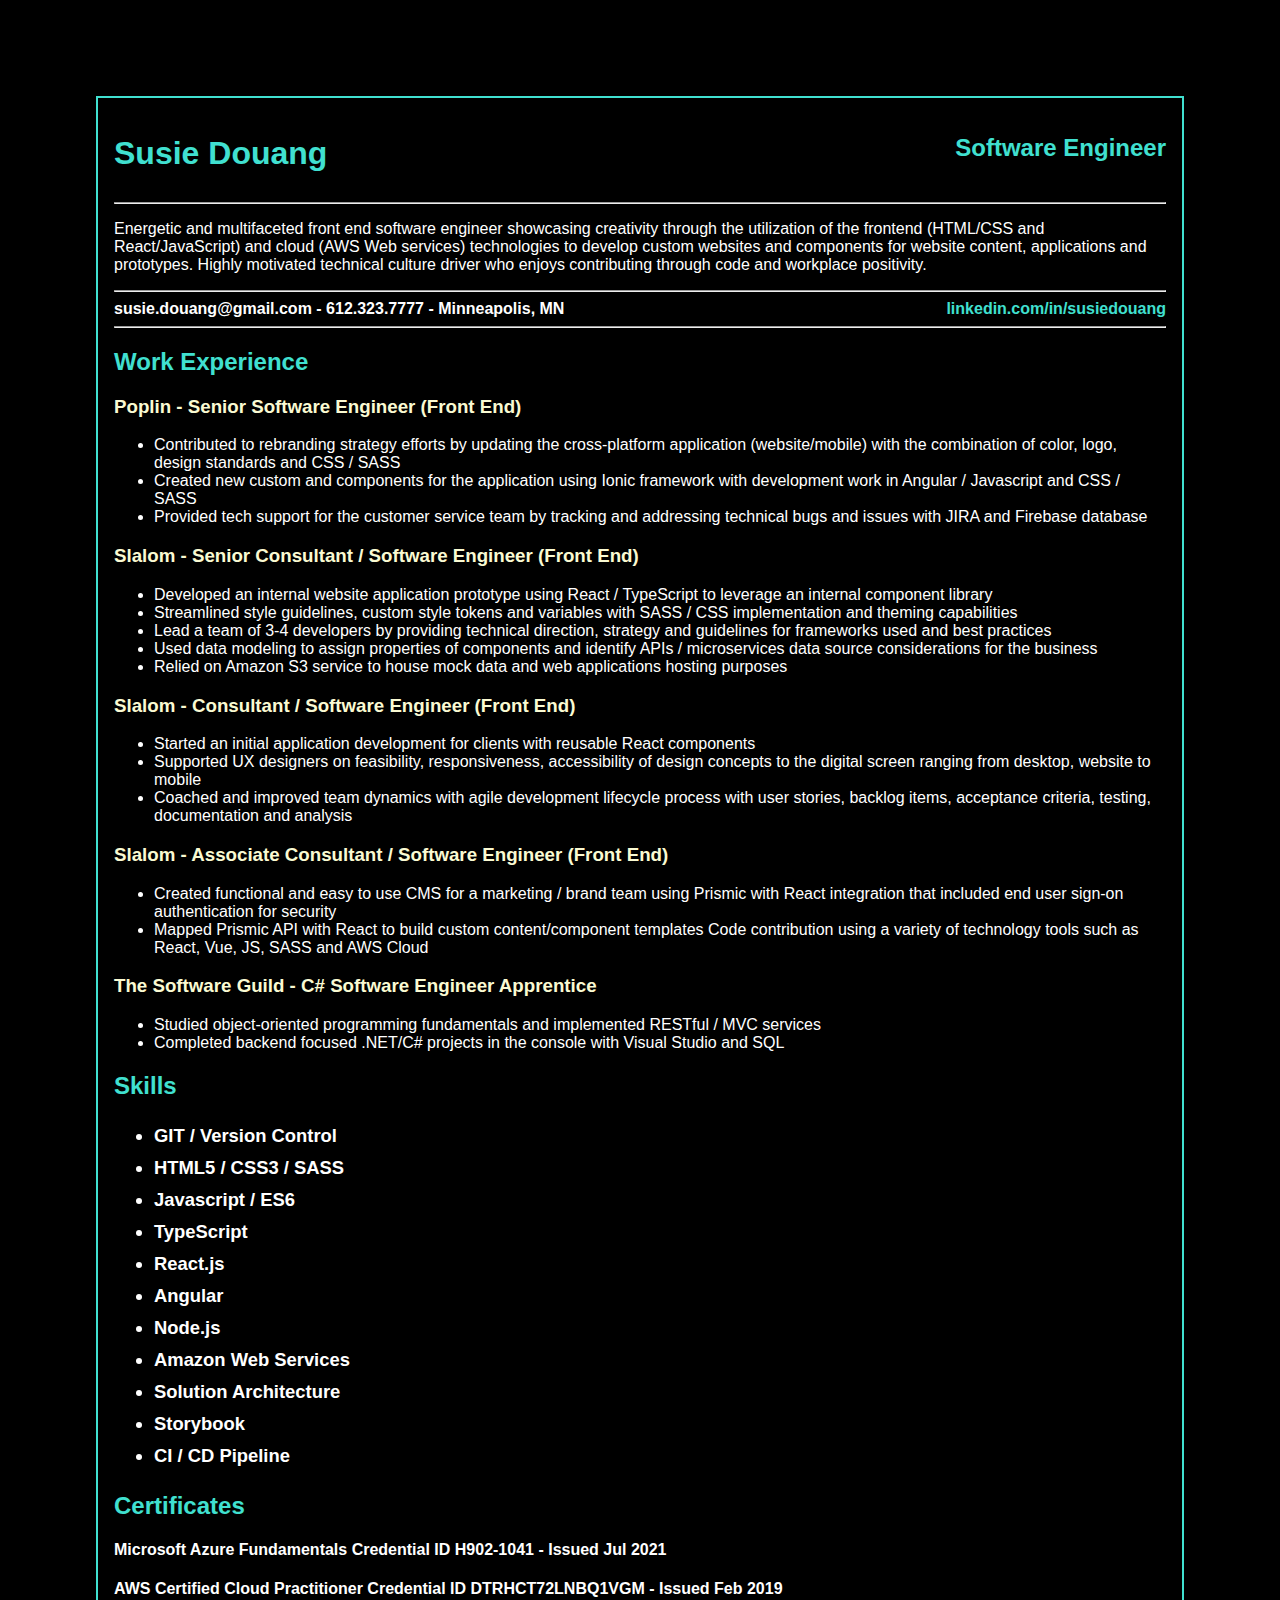
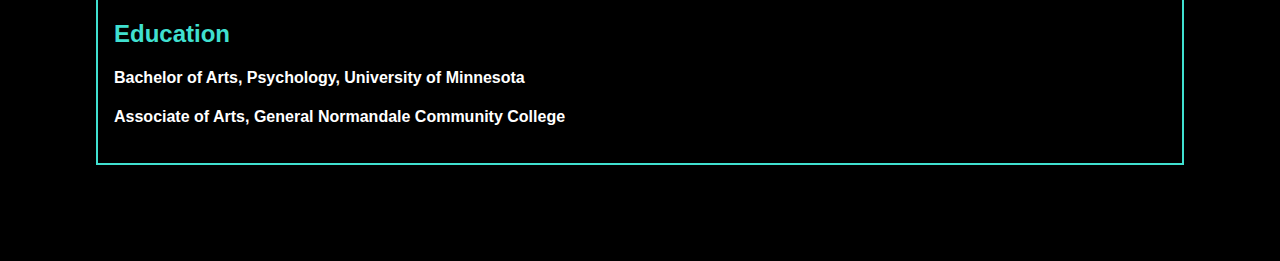
==== index.html @ faaa7c92 "update html file name" ====
<!DOCTYPE html>
<html lang="en">

<head>
    <meta charset="UTF-8">
    <meta name="viewport" content="width=device-width, initial-scale=1.0">
    <meta http-equiv="X-UA-Compatible" content="ie=edge">
    <title>Susie Douang Resume</title>
    <link rel="stylesheet" href="./resume.css">
    <link rel="icon" href="./favicon.ico" type="image/x-icon">
</head>

<body>
    <main>
        <span>
            <h1>Susie Douang</h1>
            <h2>Software Engineer</h2>
        </span>
    <hr>
        <p>Energetic and multifaceted front end software engineer showcasing creativity through the utilization of the frontend (HTML/CSS and React/JavaScript) and cloud (AWS Web services) technologies to develop custom websites and components for website content, applications and prototypes. Highly motivated technical culture driver who enjoys contributing through code and workplace positivity.</p>
    <hr>
        <span>susie.douang@gmail.com - 612.323.7777 - Minneapolis, MN<span><a href="linkedin.com/in/susiedouang">&nbsp;linkedin.com/in/susiedouang</a></span></span>
    <hr>

        <h2>Work Experience</h2>

        <h3>Poplin - Senior Software Engineer (Front End)</h3>
        <ul>
            <li>Contributed to rebranding strategy efforts by updating the cross-platform application (website/mobile) with the combination of color, logo, design standards and CSS / SASS</li>
            <li>Created new custom and components for the application using Ionic framework with development work in Angular / Javascript and CSS / SASS</li>
            <li>Provided tech support for the customer service team by tracking and addressing technical bugs and issues with JIRA and Firebase database</li>
        </ul>

        <h3>Slalom - Senior Consultant / Software Engineer (Front End)</h3>
            <ul>
                <li>Developed an internal website application prototype using React / TypeScript to leverage an internal component library</li>
                <li>Streamlined style guidelines, custom style tokens and variables with SASS / CSS implementation and theming capabilities</li>
                <li>Lead a team of 3-4 developers by providing technical direction, strategy and guidelines for frameworks used and best practices</li>
                <li>Used data modeling to assign properties of components and identify APIs / microservices data source considerations for the business</li>
                <li>Relied on Amazon S3 service to house mock data and web applications hosting purposes</li>
            </ul>
        
        <h3>Slalom - Consultant / Software Engineer (Front End)</h3>
            <ul>
                <li>Started an initial application development for clients with reusable React components</li>
                <li>Supported UX designers on feasibility, responsiveness, accessibility of design concepts to the digital screen ranging from desktop, website to mobile</li>
                <li>Coached and improved team dynamics with agile development lifecycle process with user stories, backlog items, acceptance criteria, testing, documentation and analysis</li>
            </ul>
        
        <h3>Slalom - Associate Consultant / Software Engineer (Front End)</h3>
            <ul>
                <li>Created functional and easy to use CMS for a marketing / brand team using Prismic with React integration that included end user sign-on authentication for security</li>
                <li>Mapped Prismic API with React to build custom content/component templates Code contribution using a variety of technology tools such as React, Vue, JS, SASS and AWS Cloud</li>
            </ul>
        
        <h3>The Software Guild - C# Software Engineer Apprentice</h3>
            <ul>
                <li>Studied object-oriented programming fundamentals and implemented RESTful / MVC services</li>
                <li>Completed backend focused .NET/C# projects in the console with Visual Studio and SQL</li>
            </ul>
        
        <h2>Skills</h2>
        <ul class="skills-section">
            <li>GIT / Version Control</li>
            <li>HTML5 / CSS3 / SASS</li>
            <li>Javascript / ES6</li>
            <li>TypeScript</li>
            <li>React.js</li>
            <li>Angular</li>
            <li>Node.js</li>
            <li>Amazon Web Services</li>
            <li>Solution Architecture</li>
            <li>Storybook</li>
            <li>CI / CD Pipeline</li>
      
        </ul>
        <h2>Certificates</h2>
            <h4>Microsoft Azure Fundamentals Credential ID H902-1041 - Issued Jul 2021</h4>
            <h4>AWS Certified Cloud Practitioner Credential ID DTRHCT72LNBQ1VGM - Issued Feb 2019</h4>
        <h2>Education</h2>
            <h4>Bachelor of Arts, Psychology, University of Minnesota</h4>
            <h4>Associate of Arts, General Normandale Community College</h4>
    </main>
    <script src="index.js"></script>
</body>

</html>
---- resume.css ----
body {
    font-family: Arial;
    margin: 5rem 20rem;
    display: flex;
    flex-direction: column;
    background: black;
}

main {
    color: white;
    border: 2px solid turquoise;
    min-width: 18rem;
    margin: 1rem;
    padding: 1rem;
}

h1, h2 {
    color: turquoise
}

h3 {
    color: lightgoldenrodyellow
}

a {
    text-decoration: none;
    color: turquoise;
}

span {
    display: flex;
    justify-content: space-between;
    font-weight: 700;
}

@media screen and (max-width: 1095px),
screen and (min-height: 700px) {
body {
        margin: 5rem;
    }
}

@media screen and (max-width: 800px) {
span {
        display: block;
    }
}

.skills-section {
    display: flex;
    flex-direction: column;
    flex-wrap: wrap;
    width: 100%;
    font-size: 1.15rem;
    line-height: 2rem;
    font-weight: 700;
}
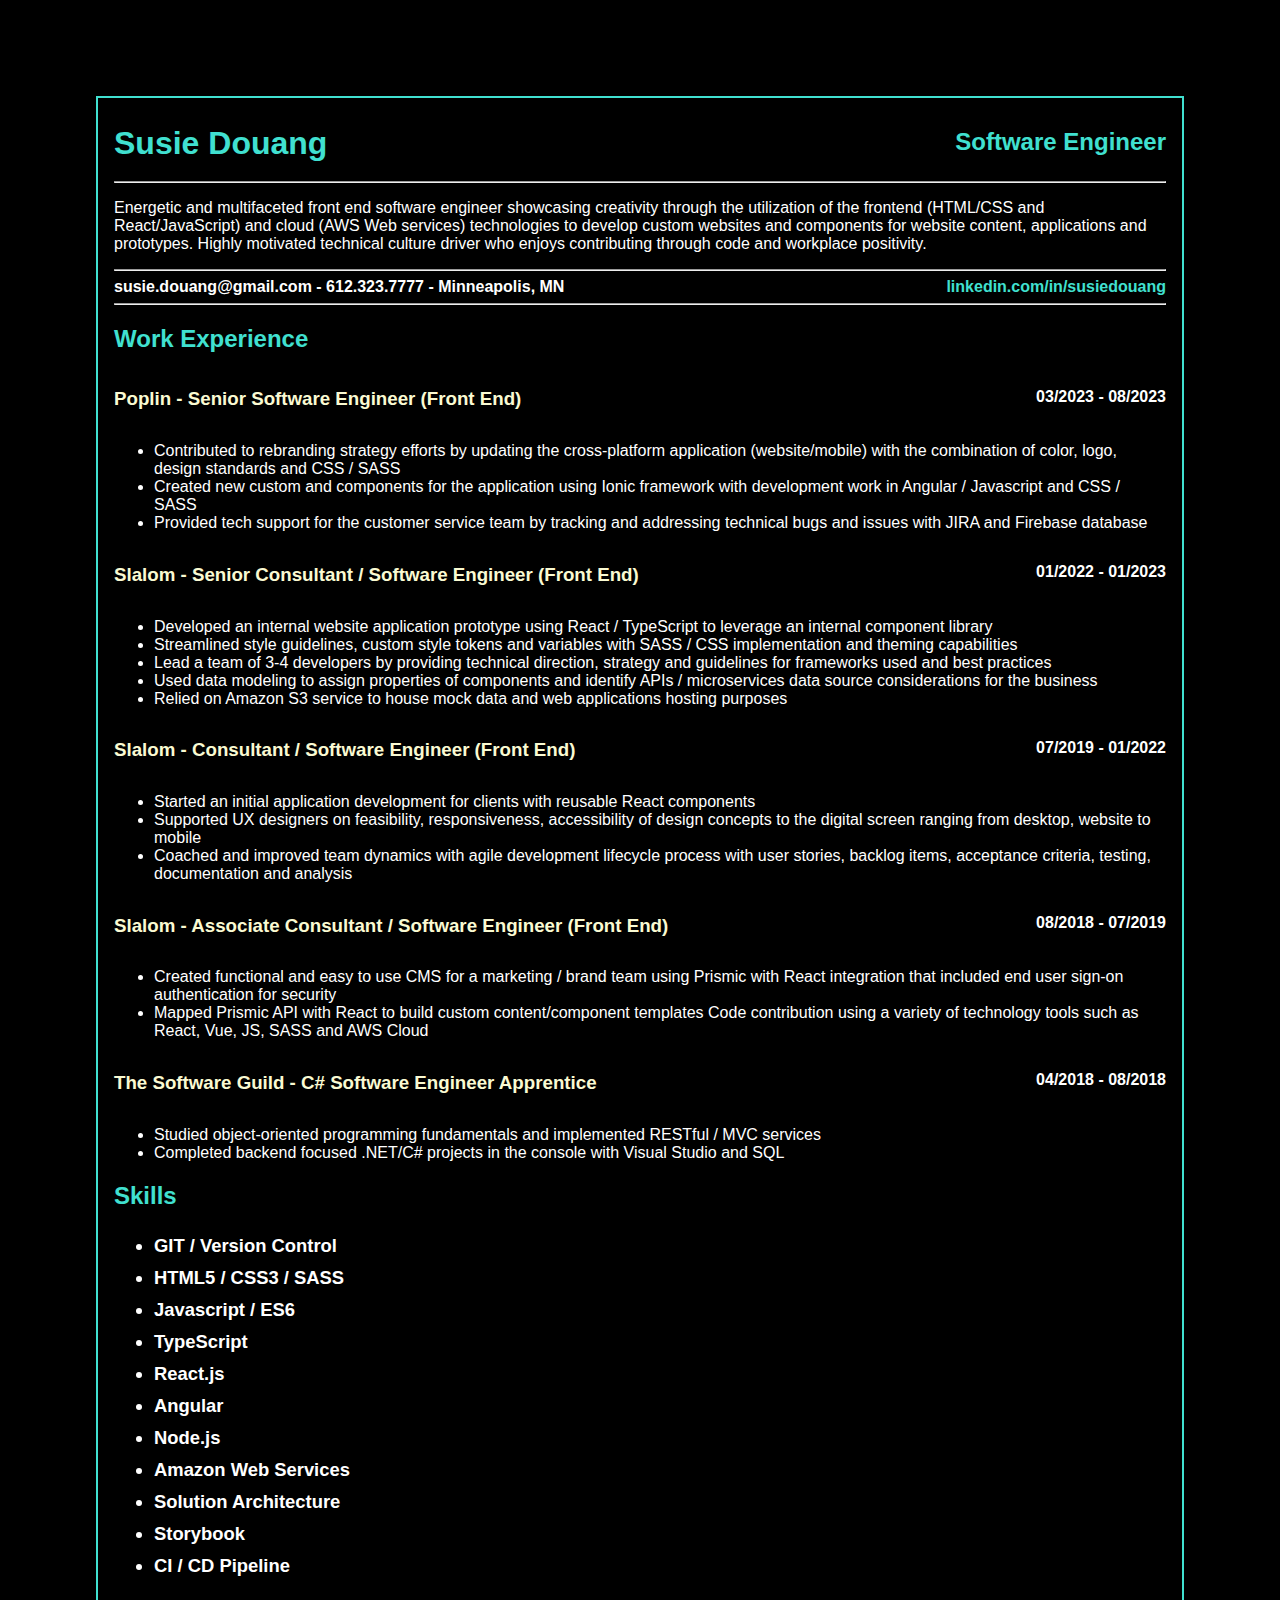
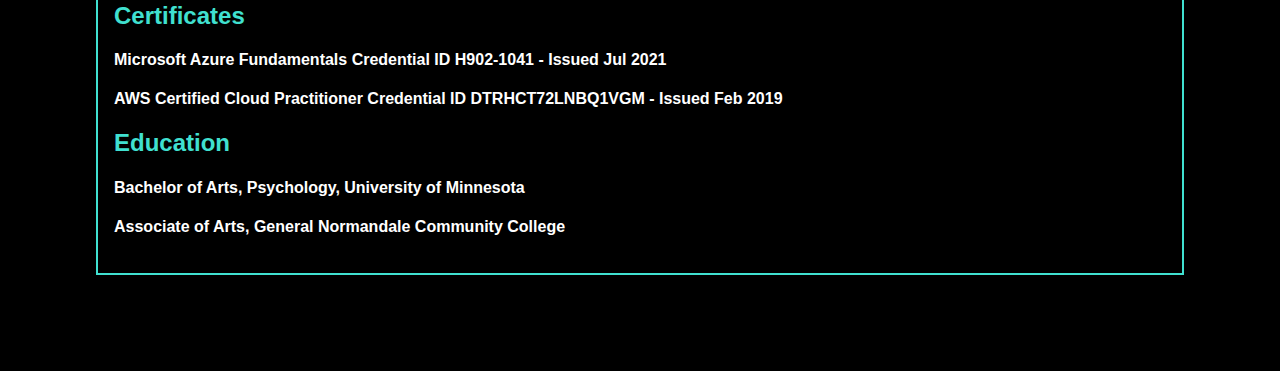
==== commit aa1cac0a: "update resume to add dates and adjust span line height" ====
--- a/index.html
+++ b/index.html
@@ -23,15 +23,20 @@
     <hr>
 
         <h2>Work Experience</h2>
-
-        <h3>Poplin - Senior Software Engineer (Front End)</h3>
+        <span>
+            <h3>Poplin - Senior Software Engineer (Front End)</h3>
+            <p>03/2023 - 08/2023</p>
+        </span>
         <ul>
             <li>Contributed to rebranding strategy efforts by updating the cross-platform application (website/mobile) with the combination of color, logo, design standards and CSS / SASS</li>
             <li>Created new custom and components for the application using Ionic framework with development work in Angular / Javascript and CSS / SASS</li>
             <li>Provided tech support for the customer service team by tracking and addressing technical bugs and issues with JIRA and Firebase database</li>
         </ul>
 
-        <h3>Slalom - Senior Consultant / Software Engineer (Front End)</h3>
+            <span>
+                <h3>Slalom - Senior Consultant / Software Engineer (Front End)</h3>
+                <p>01/2022 - 01/2023</p>
+            </span>
             <ul>
                 <li>Developed an internal website application prototype using React / TypeScript to leverage an internal component library</li>
                 <li>Streamlined style guidelines, custom style tokens and variables with SASS / CSS implementation and theming capabilities</li>
@@ -39,21 +44,27 @@
                 <li>Used data modeling to assign properties of components and identify APIs / microservices data source considerations for the business</li>
                 <li>Relied on Amazon S3 service to house mock data and web applications hosting purposes</li>
             </ul>
-        
-        <h3>Slalom - Consultant / Software Engineer (Front End)</h3>
+            <span>
+                <h3>Slalom - Consultant / Software Engineer (Front End)</h3>
+                <p>07/2019 - 01/2022</p>
+            </span>
             <ul>
                 <li>Started an initial application development for clients with reusable React components</li>
                 <li>Supported UX designers on feasibility, responsiveness, accessibility of design concepts to the digital screen ranging from desktop, website to mobile</li>
                 <li>Coached and improved team dynamics with agile development lifecycle process with user stories, backlog items, acceptance criteria, testing, documentation and analysis</li>
             </ul>
-        
-        <h3>Slalom - Associate Consultant / Software Engineer (Front End)</h3>
+            <span>
+                <h3>Slalom - Associate Consultant / Software Engineer (Front End)</h3>
+                <p>08/2018 - 07/2019</p>
+            </span>
             <ul>
                 <li>Created functional and easy to use CMS for a marketing / brand team using Prismic with React integration that included end user sign-on authentication for security</li>
                 <li>Mapped Prismic API with React to build custom content/component templates Code contribution using a variety of technology tools such as React, Vue, JS, SASS and AWS Cloud</li>
             </ul>
-        
-        <h3>The Software Guild - C# Software Engineer Apprentice</h3>
+            <span>   
+                <h3>The Software Guild - C# Software Engineer Apprentice</h3>
+                <p>04/2018 - 08/2018</p>
+            </span>
             <ul>
                 <li>Studied object-oriented programming fundamentals and implemented RESTful / MVC services</li>
                 <li>Completed backend focused .NET/C# projects in the console with Visual Studio and SQL</li>
--- a/resume.css
+++ b/resume.css
@@ -31,6 +31,7 @@
     display: flex;
     justify-content: space-between;
     font-weight: 700;
+    line-height: 1rem;
 }
 
 @media screen and (max-width: 1095px),
